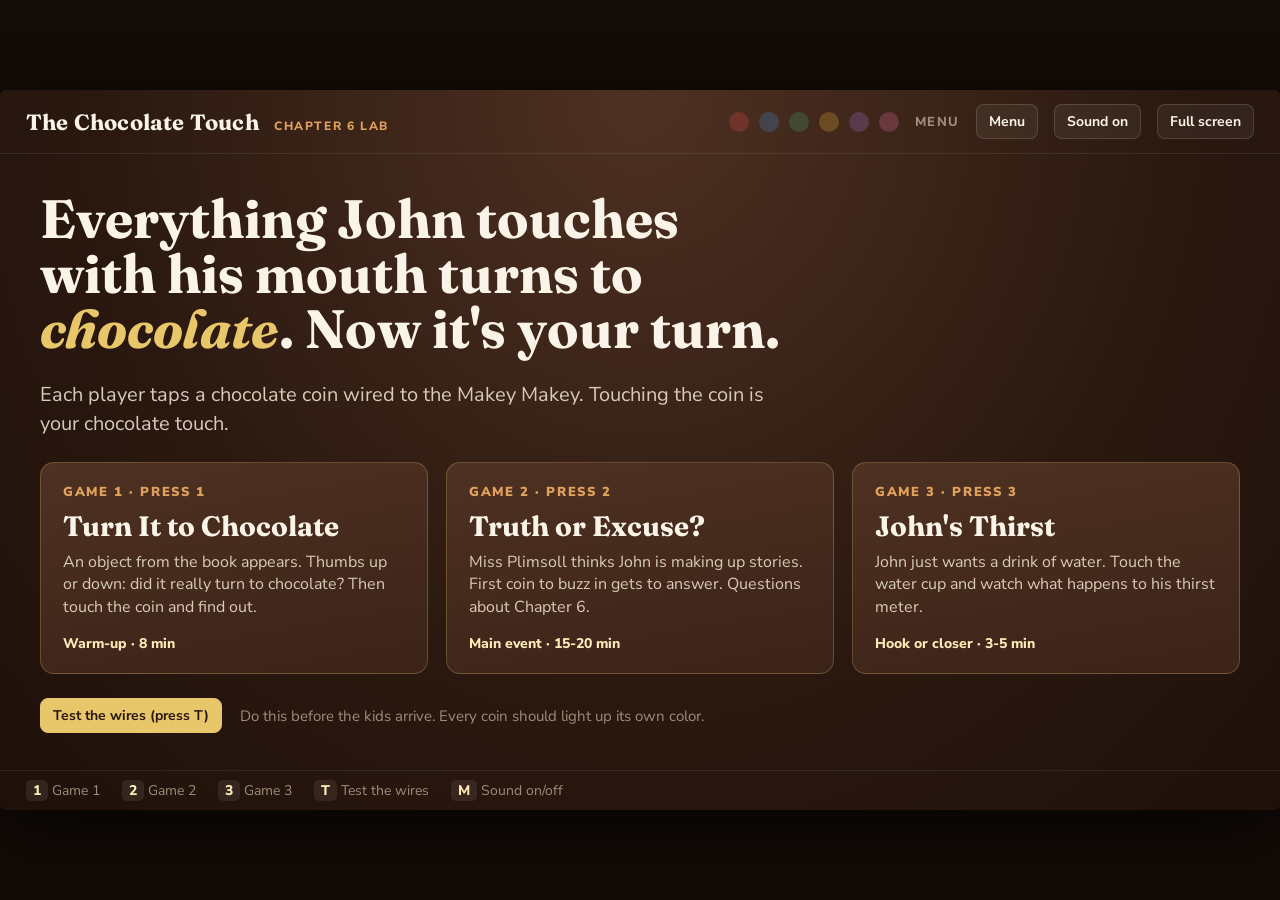
==== ch6-makey-makey.html @ c9519a52 "Chocolate Touch classroom pages for the smart screen Co-Authored-By: Claude Opus 5.5 (1M context) <n" ====
<!doctype html>
<html lang="en">
<head>
<meta charset="utf-8">
<meta name="viewport" content="width=device-width, initial-scale=1, viewport-fit=cover">
<title>Chocolate Touch Lab</title>
<link rel="preconnect" href="https://fonts.googleapis.com">
<link rel="preconnect" href="https://fonts.gstatic.com" crossorigin>
<link rel="stylesheet" href="https://fonts.googleapis.com/css2?family=Fraunces:opsz,wght@9..144,400..800&family=Nunito+Sans:wght@400;700;800;900&display=swap">
<style>
  /* Layout: one fixed 1280x720 stage scaled to the screen (it gets cast), menu + three games + wire test as swappable screens.
     Single dark "candy shop at night" look on purpose: it projects well. */
  :root{
    --cocoa:#2A1810; --cocoa2:#3B2318; --cocoa3:#4E3122; --milk:#7A4A2E; --choc:#5A3420;
    --cream:#FAF4E8; --muted:#D8CBB8; --dust:#A08B78; --amber:#E0A15C; --butter:#FFE9B8;
    --foil:#E8C66A; --water:#7CC4EA; --good:#5CC08A; --bad:#E5604D;
    --p0:#E5484D; --p1:#3E8EDE; --p2:#3BA676; --p3:#E8B23A; --p4:#A274E0; --p5:#E86FA8;
    --serif:Fraunces,Georgia,"Times New Roman",serif;
    --sans:"Nunito Sans",-apple-system,BlinkMacSystemFont,Helvetica,Arial,sans-serif;
    color-scheme:dark;
  }
  *{box-sizing:border-box}
  [hidden]{display:none!important}
  .noanim, .noanim *{transition:none!important;animation:none!important}
  html,body{height:100%}
  body{margin:0;background:#120b07;color:var(--cream);font-family:var(--sans);overflow:hidden}
  button{font:inherit;color:inherit;cursor:pointer}
  button:focus-visible,input:focus-visible{outline:3px solid var(--foil);outline-offset:2px}

  #viewport{position:fixed;inset:0;overflow:hidden}
  #stage{width:1280px;height:720px;position:absolute;left:0;top:0;transform-origin:0 0;overflow:hidden;
         background:radial-gradient(ellipse at 50% 0%, var(--cocoa3) 0%, var(--cocoa) 60%, #1E110A 100%);
         border-radius:6px;box-shadow:0 24px 70px rgba(0,0,0,.6);display:flex;flex-direction:column}

  /* top bar */
  .bar{display:flex;align-items:center;gap:16px;padding:14px 26px;border-bottom:1px solid rgba(250,244,232,.08)}
  .brand{font-family:var(--serif);font-weight:700;font-size:22px;letter-spacing:.2px}
  .brand small{font-family:var(--sans);font-weight:800;font-size:12px;letter-spacing:1.6px;text-transform:uppercase;color:var(--amber);margin-left:10px}
  .bar .spacer{flex:1}
  .mode-name{font-weight:800;font-size:13px;letter-spacing:1.6px;text-transform:uppercase;color:var(--dust)}
  .tbtn{background:rgba(250,244,232,.06);border:1px solid rgba(250,244,232,.14);border-radius:8px;padding:7px 12px;font-size:14px;font-weight:700}
  .tbtn:hover{background:rgba(250,244,232,.12)}
  .tbtn.primary{background:var(--foil);color:var(--cocoa);border-color:var(--foil)}

  main{flex:1;position:relative}
  .screen{position:absolute;inset:0;display:none;padding:26px 40px}
  .screen.on{display:flex}

  .keys{padding:10px 26px;font-size:14px;color:var(--dust);border-top:1px solid rgba(250,244,232,.08);display:flex;gap:22px;flex-wrap:wrap}
  .keys b{color:var(--butter);background:rgba(250,244,232,.08);border-radius:5px;padding:1px 7px;font-weight:800}

  /* pad lights (shared) */
  .pads{display:flex;gap:10px}
  .pad{width:20px;height:20px;border-radius:50%;background:var(--pc);opacity:.25;transition:opacity .15s, transform .15s}
  .pad.hit{opacity:1;transform:scale(1.35);box-shadow:0 0 14px var(--pc)}

  /* ---------- HOME ---------- */
  #home{flex-direction:column;gap:24px;justify-content:center}
  #home h1{font-family:var(--serif);font-size:54px;line-height:1.02;margin:0;font-weight:700;text-wrap:balance;max-width:900px}
  #home h1 em{font-style:italic;color:var(--foil)}
  #home p.lede{margin:0;font-size:20px;color:var(--muted);max-width:760px;line-height:1.45}
  .games{display:grid;grid-template-columns:repeat(3,1fr);gap:18px}
  .gcard{text-align:left;background:linear-gradient(170deg,var(--cocoa3),var(--cocoa2));border:1px solid rgba(232,198,106,.25);border-radius:14px;
         padding:20px 22px;display:flex;flex-direction:column;gap:8px;transition:transform .15s,border-color .15s}
  .gcard:hover{transform:translateY(-3px);border-color:var(--foil)}
  .gcard .num{font-weight:900;font-size:13px;letter-spacing:1.6px;text-transform:uppercase;color:var(--amber)}
  .gcard h2{font-family:var(--serif);font-size:28px;margin:0;font-weight:700}
  .gcard p{margin:0;font-size:16px;color:var(--muted);line-height:1.4}
  .gcard .when{margin-top:auto;padding-top:8px;font-size:14px;font-weight:800;color:var(--butter)}
  .home-foot{display:flex;align-items:center;gap:18px}
  .home-foot .hint{font-size:15px;color:var(--dust)}

  /* ---------- WIRE TEST ---------- */
  #wire{flex-direction:column;gap:18px}
  #wire h2{font-family:var(--serif);font-size:36px;margin:0}
  .wire-grid{display:grid;grid-template-columns:repeat(3,1fr);gap:14px}
  .slot{background:var(--cocoa2);border:2px solid rgba(250,244,232,.1);border-radius:14px;padding:14px 16px;display:flex;flex-direction:column;gap:8px;transition:background .15s,border-color .15s,transform .15s}
  .slot.hit{border-color:var(--pc);background:color-mix(in srgb,var(--pc) 30%,var(--cocoa2));transform:scale(1.03)}
  .slot .top{display:flex;align-items:center;gap:10px}
  .slot .coin{width:34px;height:34px;border-radius:50%;background:var(--pc);box-shadow:inset 0 -3px 0 rgba(0,0,0,.25);flex:none}
  .slot .key{font-weight:900;font-size:15px;letter-spacing:.5px;color:var(--butter)}
  .slot .count{margin-left:auto;font-size:13px;color:var(--dust);font-variant-numeric:tabular-nums}
  .slot input{width:100%;background:rgba(0,0,0,.25);border:1px solid rgba(250,244,232,.15);border-radius:8px;padding:8px 10px;color:var(--cream);font:700 18px var(--sans)}
  .slot input::placeholder{color:var(--dust)}
  .wire-help{display:grid;grid-template-columns:repeat(3,1fr);gap:18px;font-size:15px;line-height:1.45;color:var(--muted)}
  .wire-help h3{margin:0 0 4px;font-size:13px;letter-spacing:1.4px;text-transform:uppercase;color:var(--amber)}
  .wire-help p{margin:0}

  /* ---------- GAME 1: TURN IT TO CHOCOLATE ---------- */
  #g1{gap:40px;align-items:center}
  .g1-left{width:520px;height:100%;display:flex;flex-direction:column;align-items:center;justify-content:center;position:relative}
  .objwrap{position:relative;width:340px;height:340px;display:flex;align-items:center;justify-content:center}
  .obj{font-size:230px;line-height:1;transition:filter 1.1s ease, transform .4s;filter:drop-shadow(0 12px 20px rgba(0,0,0,.45));user-select:none}
  .objwrap.melt .obj{filter:sepia(1) saturate(2.4) hue-rotate(-14deg) brightness(.5) contrast(1.25) drop-shadow(0 12px 20px rgba(0,0,0,.45));transform:scaleY(.94) translateY(8px)}
  .drips{position:absolute;left:90px;right:90px;top:225px;height:0;display:flex;justify-content:space-around;pointer-events:none}
  .drip{width:18px;height:0;background:linear-gradient(var(--milk),var(--choc));border-radius:0 0 9px 9px;transition:height 1.4s cubic-bezier(.3,.6,.4,1)}
  .objwrap.melt .drip{height:var(--h)}
  .puddle{position:absolute;bottom:-34px;left:50%;width:0;height:0;transform:translateX(-50%);border-radius:50%;
          background:radial-gradient(ellipse at 50% 40%, var(--milk), var(--choc) 70%);transition:width 1.2s .5s, height 1.2s .5s}
  .objwrap.melt .puddle{width:360px;height:54px}
  .objwrap.nope .obj{animation:shake .6s}
  @keyframes shake{0%,100%{transform:rotate(0)}20%{transform:rotate(-12deg)}40%{transform:rotate(10deg)}60%{transform:rotate(-7deg)}80%{transform:rotate(4deg)}}
  .stamp{position:absolute;top:30px;right:-10px;transform:rotate(12deg) scale(.4);opacity:0;font-family:var(--serif);font-weight:800;font-size:40px;
         padding:6px 18px;border:5px solid currentColor;border-radius:12px;transition:transform .35s cubic-bezier(.2,1.6,.4,1),opacity .2s;background:rgba(42,24,16,.85)}
  .stamp.show{opacity:1;transform:rotate(12deg) scale(1)}
  .stamp.yes{color:var(--foil)}
  .stamp.no{color:var(--water)}
  .g1-right{flex:1;display:flex;flex-direction:column;gap:16px;justify-content:center;min-width:0}
  .chip{align-self:flex-start;font-weight:900;font-size:13px;letter-spacing:1.6px;text-transform:uppercase;color:var(--cocoa);background:var(--amber);border-radius:999px;padding:5px 12px}
  .g1-right h2{font-family:var(--serif);font-size:52px;line-height:1.02;margin:0;font-weight:700;text-wrap:balance}
  .ask{font-size:24px;line-height:1.4;color:var(--muted);margin:0}
  .ask b{color:var(--butter)}
  .result{background:rgba(0,0,0,.22);border-left:6px solid var(--foil);border-radius:4px 12px 12px 4px;padding:16px 20px;display:flex;flex-direction:column;gap:8px}
  .result.no{border-left-color:var(--water)}
  .result q{font-family:var(--serif);font-style:italic;font-size:26px;line-height:1.3;quotes:"\201C" "\201D"}
  .result .note{font-size:19px;color:var(--muted);line-height:1.4}
  .dots{display:flex;gap:8px;margin-top:6px}
  .dot{width:14px;height:14px;border-radius:50%;background:rgba(250,244,232,.15)}
  .dot.yes{background:var(--milk);box-shadow:inset 0 0 0 2px var(--amber)}
  .dot.no{background:transparent;box-shadow:inset 0 0 0 2px var(--water)}
  .dot.cur{outline:2px solid var(--cream);outline-offset:2px}
  .navrow{display:flex;gap:10px}

  /* ---------- GAME 2: TRUTH OR EXCUSE ---------- */
  #g2{flex-direction:column;gap:18px}
  .q-head{display:flex;align-items:center;gap:12px}
  .q-count{font-weight:800;font-size:15px;color:var(--dust);font-variant-numeric:tabular-nums}
  .chip.think{background:var(--water)}
  .qtext{font-family:var(--serif);font-size:42px;line-height:1.15;font-weight:600;margin:0;text-wrap:balance;max-width:1100px;min-height:150px}
  .buzzbox{border-radius:16px;padding:18px 24px;display:flex;align-items:center;gap:20px;min-height:110px;background:rgba(0,0,0,.22);border:2px dashed rgba(250,244,232,.18);transition:background .2s,border-color .2s}
  .buzzbox.locked{border-style:solid;border-color:var(--pc);background:color-mix(in srgb,var(--pc) 28%,transparent)}
  .buzzbox .big{font-family:var(--serif);font-size:44px;font-weight:800}
  .buzzbox .sub{font-size:18px;color:var(--muted)}
  .buzzbox .coin{width:66px;height:66px;border-radius:50%;background:var(--pc);box-shadow:inset 0 -5px 0 rgba(0,0,0,.25),0 0 30px var(--pc);flex:none}
  .buzzbox.locked .coin{animation:pop .5s}
  @keyframes pop{0%{transform:scale(.3)}70%{transform:scale(1.2)}100%{transform:scale(1)}}
  .scores{display:flex;gap:12px;flex-wrap:wrap;margin-top:auto}
  .score{flex:1;min-width:150px;background:var(--cocoa2);border-radius:12px;padding:10px 14px;border-top:5px solid var(--pc);display:flex;flex-direction:column;gap:4px;transition:opacity .2s,transform .2s}
  .score.out{opacity:.35}
  .score.lit{transform:translateY(-6px);box-shadow:0 8px 24px color-mix(in srgb,var(--pc) 50%,transparent)}
  .score .nm{font-weight:900;font-size:18px;white-space:nowrap;overflow:hidden;text-overflow:ellipsis}
  .score .pts{display:flex;align-items:center;gap:8px;font-size:15px;color:var(--muted);font-variant-numeric:tabular-nums}
  .score .pts .n{font-family:var(--serif);font-size:30px;font-weight:800;color:var(--foil)}
  .guide{font-size:18px;line-height:1.4;color:var(--butter);background:rgba(232,198,106,.08);border:1px dashed rgba(232,198,106,.5);border-radius:10px;padding:10px 16px}
  .guide b{letter-spacing:1.2px;text-transform:uppercase;font-size:12px;color:var(--amber);margin-right:8px}
  .g2-ctrl{display:flex;gap:10px;align-items:center}

  /* ---------- GAME 3: JOHN'S THIRST ---------- */
  #g3{gap:36px;align-items:center}
  .scene{width:560px;height:100%;position:relative;display:flex;align-items:flex-end;justify-content:center;gap:20px;padding-bottom:30px}
  .john{font-size:170px;line-height:1;filter:drop-shadow(0 10px 18px rgba(0,0,0,.4));transition:transform .3s}
  .john.sip{transform:rotate(-8deg) translateY(-6px)}
  .glass{width:150px;height:220px;border:6px solid rgba(250,244,232,.75);border-top:none;border-radius:0 0 26px 26px;position:relative;overflow:hidden;background:rgba(250,244,232,.06)}
  .liquid{position:absolute;left:0;right:0;bottom:0;height:0;background:var(--water);transition:height .8s ease, background-color .9s ease}
  .liquid::before{content:"";position:absolute;left:-10%;right:-10%;top:-8px;height:16px;border-radius:50%;background:inherit;filter:brightness(1.15)}
  .glass.full .liquid{height:82%}
  .glass.choc .liquid{background:var(--milk)}
  .bubble{position:absolute;top:24px;left:10px;right:10px;background:var(--cream);color:var(--cocoa);border-radius:18px;padding:16px 20px;font-family:var(--serif);font-size:24px;line-height:1.3;font-style:italic;
          opacity:0;transform:translateY(10px);transition:opacity .3s,transform .3s}
  .bubble.show{opacity:1;transform:none}
  .bubble::after{content:"";position:absolute;bottom:-16px;left:110px;border:10px solid transparent;border-top:16px solid var(--cream)}
  .g3-right{flex:1;display:flex;flex-direction:column;gap:18px;justify-content:center;min-width:0}
  .g3-right h2{font-family:var(--serif);font-size:46px;line-height:1.05;margin:0;text-wrap:balance}
  .g3-right p{margin:0;font-size:22px;color:var(--muted);line-height:1.4}
  .meter{position:relative;height:56px;border-radius:14px;background:rgba(0,0,0,.3);overflow:hidden;border:2px solid rgba(250,244,232,.15)}
  .meter .fill{position:absolute;inset:0 auto 0 0;width:30%;background:linear-gradient(90deg,var(--amber),var(--bad));transition:width .9s cubic-bezier(.3,1.4,.5,1)}
  .meter .lbl{position:absolute;inset:0;display:flex;align-items:center;padding:0 18px;font-weight:900;font-size:20px;letter-spacing:1.4px;text-transform:uppercase;text-shadow:0 1px 3px rgba(0,0,0,.6)}
  .scale3{display:flex;justify-content:space-between;font-size:14px;font-weight:800;color:var(--dust);letter-spacing:.6px;text-transform:uppercase}
  .tally{font-size:20px;color:var(--butter);font-weight:800;font-variant-numeric:tabular-nums}
  .overlay{position:absolute;inset:0;background:rgba(30,17,10,.94);display:flex;flex-direction:column;align-items:center;justify-content:center;gap:22px;text-align:center;padding:40px 90px}
  .overlay h2{font-family:var(--serif);font-size:58px;margin:0;color:var(--foil);text-wrap:balance;line-height:1.05}
  .overlay .tt{font-size:30px;line-height:1.35;max-width:900px;text-wrap:balance}
  .overlay .frame{font-family:var(--serif);font-style:italic;font-size:30px;color:var(--butter);background:rgba(250,244,232,.06);border-radius:12px;padding:14px 26px}
  .overlay .sig{font-size:20px;color:var(--muted)}

  /* shown when the page loses keyboard focus, since Makey Makey presses go nowhere until it's clicked */
  #focusNag{position:fixed;inset:0;z-index:10;background:rgba(18,11,7,.82);display:flex;align-items:center;justify-content:center;cursor:pointer}
  #focusNag div{background:var(--foil);color:var(--cocoa);font:900 28px var(--sans);padding:22px 34px;border-radius:16px;text-align:center;max-width:80vw}
  @media (prefers-reduced-motion:reduce){*{transition-duration:.01s!important;animation-duration:.01s!important}}
</style>
</head>
<body>
<div id="viewport"><div id="stage">

  <header class="bar">
    <div class="brand">The Chocolate Touch <small>Chapter 6 Lab</small></div>
    <div class="spacer"></div>
    <div class="pads" id="barPads" aria-label="Coin lights"></div>
    <div class="mode-name" id="modeName">Menu</div>
    <button class="tbtn" id="btnHome" type="button">Menu</button>
    <button class="tbtn" id="btnSound" type="button">Sound on</button>
    <button class="tbtn" id="btnFull" type="button">Full screen</button>
  </header>

  <main>
    <!-- HOME -->
    <section class="screen on" id="home">
      <h1>Everything John touches with his mouth turns to <em>chocolate</em>. Now it's your turn.</h1>
      <p class="lede">Each player taps a chocolate coin wired to the Makey Makey. Touching the coin is your chocolate touch.</p>
      <div class="games">
        <button class="gcard" type="button" data-go="g1">
          <span class="num">Game 1 · press 1</span>
          <h2>Turn It to Chocolate</h2>
          <p>An object from the book appears. Thumbs up or down: did it really turn to chocolate? Then touch the coin and find out.</p>
          <span class="when">Warm-up · 8 min</span>
        </button>
        <button class="gcard" type="button" data-go="g2">
          <span class="num">Game 2 · press 2</span>
          <h2>Truth or Excuse?</h2>
          <p>Miss Plimsoll thinks John is making up stories. First coin to buzz in gets to answer. Questions about Chapter 6.</p>
          <span class="when">Main event · 15-20 min</span>
        </button>
        <button class="gcard" type="button" data-go="g3">
          <span class="num">Game 3 · press 3</span>
          <h2>John's Thirst</h2>
          <p>John just wants a drink of water. Touch the water cup and watch what happens to his thirst meter.</p>
          <span class="when">Hook or closer · 3-5 min</span>
        </button>
      </div>
      <div class="home-foot">
        <button class="tbtn primary" type="button" data-go="wire">Test the wires (press T)</button>
        <span class="hint">Do this before the kids arrive. Every coin should light up its own color.</span>
      </div>
    </section>

    <!-- WIRE TEST -->
    <section class="screen" id="wire">
      <h2>Test the wires</h2>
      <div class="wire-grid" id="wireGrid"></div>
      <div class="wire-help">
        <div><h3>Coins</h3><p>Clip one alligator clip to each foil coin. Players 1-5 use the front: Up, Down, Left, Right, Space. Player 6 needs a jumper wire in the W hole on the back.</p></div>
        <div><h3>Earth</h3><p>Clip Earth to a strip of foil taped to the table. Everyone keeps one hand flat on the foil and taps their coin with the other hand.</p></div>
        <div><h3>Names</h3><p>Type each player's name. Clear a name to turn that coin off for the quiz. Names are saved on this computer.</p></div>
      </div>
    </section>

    <!-- GAME 1 -->
    <section class="screen" id="g1">
      <div class="g1-left">
        <div class="objwrap" id="g1wrap">
          <div class="obj" id="g1obj"></div>
          <div class="drips"><div class="drip" style="--h:70px"></div><div class="drip" style="--h:120px"></div><div class="drip" style="--h:52px"></div><div class="drip" style="--h:96px"></div><div class="drip" style="--h:64px"></div></div>
          <div class="puddle"></div>
          <div class="stamp" id="g1stamp"></div>
        </div>
      </div>
      <div class="g1-right">
        <span class="chip" id="g1ch"></span>
        <h2 id="g1name"></h2>
        <p class="ask" id="g1ask">Thumbs up if it turned to chocolate. Thumbs down if it didn't. <b>Then touch the coin.</b></p>
        <div class="result" id="g1res" hidden><q id="g1quote"></q><div class="note" id="g1note"></div></div>
        <div class="dots" id="g1dots"></div>
        <div class="navrow">
          <button class="tbtn" type="button" id="g1prev">Back</button>
          <button class="tbtn primary" type="button" id="g1next">Next object (Enter)</button>
        </div>
      </div>
    </section>

    <!-- GAME 2 -->
    <section class="screen" id="g2">
      <div class="q-head">
        <span class="chip" id="g2type"></span>
        <span class="q-count" id="g2count"></span>
      </div>
      <p class="qtext" id="g2q"></p>
      <div class="buzzbox" id="g2box">
        <div class="coin" id="g2coin" hidden></div>
        <div><div class="big" id="g2big"></div><div class="sub" id="g2sub"></div></div>
      </div>
      <div class="guide" id="g2guide" hidden><b>Answer guide</b><span id="g2ans"></span></div>
      <div class="g2-ctrl">
        <button class="tbtn" type="button" id="g2yes">Correct (Y)</button>
        <button class="tbtn" type="button" id="g2no">Try again (N)</button>
        <button class="tbtn" type="button" id="g2rev">Answer guide (R)</button>
        <button class="tbtn primary" type="button" id="g2next">Next question (Enter)</button>
        <span style="flex:1"></span>
        <button class="tbtn" type="button" id="g2reset">Reset scores</button>
      </div>
      <div class="scores" id="g2scores"></div>
    </section>

    <!-- GAME 3 -->
    <section class="screen" id="g3">
      <div class="scene">
        <div class="bubble" id="g3bubble"></div>
        <div class="john" id="g3john" aria-hidden="true">&#x1F466;</div>
        <div class="glass" id="g3glass"><div class="liquid"></div></div>
      </div>
      <div class="g3-right">
        <h2>John just wants a drink of cold water.</h2>
        <p>Touch the water cup to give him a drink. Watch the meter.</p>
        <div class="meter"><div class="fill" id="g3fill"></div><div class="lbl" id="g3lbl">Thirst</div></div>
        <div class="scale3"><span>A little thirsty</span><span>So thirsty</span><span>Terribly thirsty</span></div>
        <div class="tally" id="g3tally">Drinks tried: 0 · Drinks of water he got: 0</div>
        <div class="navrow"><button class="tbtn" type="button" id="g3reset">Start over</button></div>
      </div>
      <div class="overlay" id="g3over" hidden>
        <h2>John is terribly thirsty.</h2>
        <div class="tt">Turn and talk: is the chocolate touch still a gift?</div>
        <div class="frame">"I think it is a ______ because ______."</div>
        <div class="sig">Thumbs up = gift · Thumbs down = curse · Press Enter to start over</div>
      </div>
    </section>
  </main>

  <footer class="keys" id="keys"></footer>
</div></div>
<div id="focusNag" hidden><div>Click anywhere so the coins work</div></div>

<script>
(() => {
  /* ---------- stage scaling ---------- */
  const stage = document.getElementById('stage');
  function fit(){
    const s = Math.min(innerWidth/1280, innerHeight/720);
    stage.style.transform = `translate(${(innerWidth-1280*s)/2}px,${(innerHeight-720*s)/2}px) scale(${s})`;
  }
  addEventListener('resize', fit); fit();

  /* ---------- players / keys ---------- */
  const KEYS = [
    {code:'ArrowUp',    label:'Up arrow'},
    {code:'ArrowDown',  label:'Down arrow'},
    {code:'ArrowLeft',  label:'Left arrow'},
    {code:'ArrowRight', label:'Right arrow'},
    {code:'Space',      label:'Space'},
    {code:'KeyW',       label:'W (back pins)'},
  ];
  const COLORS = ['var(--p0)','var(--p1)','var(--p2)','var(--p3)','var(--p4)','var(--p5)'];
  const store = {
    get(k){ try { return JSON.parse(localStorage.getItem(k)); } catch(e){ return null; } },
    set(k,v){ try { localStorage.setItem(k, JSON.stringify(v)); } catch(e){} }
  };
  const savedNames = store.get('ct6-names');
  const players = KEYS.map((k,i) => ({
    name: (savedNames && typeof savedNames[i] === 'string') ? savedNames[i] : 'Player ' + (i+1),
    color: COLORS[i], score: 0, hits: 0
  }));
  const active = i => players[i].name.trim() !== '';
  const saveNames = () => store.set('ct6-names', players.map(p => p.name));

  /* ---------- sound ---------- */
  let ctx = null, muted = false;
  function audio(){
    if (!ctx) { try { ctx = new (window.AudioContext||window.webkitAudioContext)(); } catch(e){ return null; } }
    if (ctx.state === 'suspended') ctx.resume();
    return ctx;
  }
  function tone(freq, dur, type='sine', vol=.2, when=0, slideTo=null){
    if (muted) return; const a = audio(); if (!a) return;
    const t = a.currentTime + when, o = a.createOscillator(), g = a.createGain();
    o.type = type; o.frequency.setValueAtTime(freq, t);
    if (slideTo) o.frequency.exponentialRampToValueAtTime(slideTo, t+dur);
    g.gain.setValueAtTime(0.0001, t); g.gain.exponentialRampToValueAtTime(vol, t+.015);
    g.gain.exponentialRampToValueAtTime(0.0001, t+dur);
    o.connect(g).connect(a.destination); o.start(t); o.stop(t+dur+.05);
  }
  const PITCH = [523, 587, 659, 784, 880, 988];
  const sfx = {
    player: i => { tone(PITCH[i], .18, 'square', .09); tone(PITCH[i]*2, .12, 'sine', .08, .05); },
    buzz:   i => { tone(PITCH[i]/2, .35, 'square', .12); tone(PITCH[i], .35, 'sawtooth', .05); },
    melt:   () => { tone(660, 1.1, 'sine', .22, 0, 110); tone(990, .9, 'triangle', .08, .05, 160); },
    nope:   () => { tone(300, .14, 'triangle', .25, 0, 480); tone(480, .14, 'triangle', .25, .14, 260); tone(260, .2, 'triangle', .2, .28, 200); },
    right:  () => [523,659,784,1047].forEach((f,k) => tone(f, .22, 'triangle', .18, k*.09)),
    wrong:  () => tone(150, .4, 'sawtooth', .12, 0, 110),
    pour:   () => { for (let k=0;k<6;k++) tone(700+Math.random()*500, .08, 'sine', .07, k*.09); },
    gulp:   () => tone(420, .5, 'sine', .2, 0, 90),
  };

  /* ---------- screens ---------- */
  const MODES = {
    home:{name:'Menu', keys:[['1','Game 1'],['2','Game 2'],['3','Game 3'],['T','Test the wires'],['M','Sound on/off']]},
    wire:{name:'Wire test', keys:[['Touch a coin','it lights up'],['Esc','Menu']]},
    g1:{name:'Game 1 · Turn It to Chocolate', keys:[['Any coin','touch the chocolate'],['Enter','Next object'],['Backspace','Back'],['Esc','Menu']]},
    g2:{name:'Game 2 · Truth or Excuse?', keys:[['Coin','buzz in'],['Y','Correct'],['N','Try again'],['R','Answer guide'],['Enter','Next question'],['Esc','Menu']]},
    g3:{name:"Game 3 · John's Thirst", keys:[['Any coin or the water cup','give John a drink'],['Enter','Start over'],['Esc','Menu']]},
  };
  let mode = 'home';
  function go(m){
    mode = m;
    document.querySelectorAll('.screen').forEach(s => s.classList.toggle('on', s.id === m));
    document.getElementById('modeName').textContent = MODES[m].name;
    document.getElementById('keys').innerHTML = MODES[m].keys.map(([k,v]) => `<span><b>${k}</b> ${v}</span>`).join('');
    if (m === 'wire') renderWire();
    if (m === 'g1') renderG1();
    if (m === 'g2') renderG2();
    if (m === 'g3') renderG3();
    document.activeElement && document.activeElement.blur && document.activeElement.blur();
  }
  document.querySelectorAll('[data-go]').forEach(b => b.addEventListener('click', () => { audio(); go(b.dataset.go); }));
  document.getElementById('btnHome').onclick = () => go('home');
  const btnSound = document.getElementById('btnSound');
  function toggleMute(){ muted = !muted; btnSound.textContent = muted ? 'Sound off' : 'Sound on'; }
  btnSound.onclick = () => { audio(); toggleMute(); };
  document.getElementById('btnFull').onclick = () => {
    const d = document;
    if (d.fullscreenElement) d.exitFullscreen().catch(()=>{});
    else d.documentElement.requestFullscreen?.().catch(()=>{});
  };

  /* bar lights */
  const barPads = document.getElementById('barPads');
  barPads.innerHTML = players.map((p,i) => `<div class="pad" style="--pc:${p.color}" data-i="${i}" title="${KEYS[i].label}"></div>`).join('');
  function flashBar(i){
    const el = barPads.children[i]; el.classList.add('hit');
    clearTimeout(el._t); el._t = setTimeout(() => el.classList.remove('hit'), 260);
  }

  /* ---------- WIRE TEST ---------- */
  const wireGrid = document.getElementById('wireGrid');
  function renderWire(){
    wireGrid.innerHTML = players.map((p,i) => `
      <div class="slot" style="--pc:${p.color}" data-i="${i}">
        <div class="top"><div class="coin"></div><span class="key">Player ${i+1} · ${KEYS[i].label}</span><span class="count" data-c>${p.hits ? p.hits + (p.hits===1?' tap':' taps') : 'not tapped yet'}</span></div>
        <input id="name${i}" type="text" maxlength="14" placeholder="(off)" value="${p.name.replace(/"/g,'&quot;')}" aria-label="Player ${i+1} name">
      </div>`).join('');
    wireGrid.querySelectorAll('input').forEach((inp,i) => inp.addEventListener('input', () => { players[i].name = inp.value; saveNames(); }));
  }
  function wireHit(i){
    players[i].hits++;
    const slot = wireGrid.children[i]; if (!slot) return;
    slot.querySelector('[data-c]').textContent = players[i].hits + (players[i].hits===1?' tap':' taps');
    slot.classList.add('hit'); clearTimeout(slot._t); slot._t = setTimeout(() => slot.classList.remove('hit'), 300);
  }

  /* ---------- GAME 1 ---------- */
  const OBJECTS = [
    {e:'\u{1FAA5}', name:"John's toothpaste", ch:'Chapter 3', yes:true,
     q:'It squeezed out like thick, creamy chocolate.', n:'This is the very first thing that changed.'},
    {e:'\u{1F9C3}', name:"John's orange juice", ch:'Chapter 3', yes:true,
     q:'Chocolate juice.', n:'John drank the whole glass without being told.'},
    {e:'\u{1F34A}', name:"Mary's orange juice", ch:'Chapter 3', yes:false,
     q:'It tasted like orange to her.', n:'The magic only works for John. Mary tasted hers and it was still orange juice.'},
    {e:'\u{1F373}', name:'Bacon and egg', ch:'Chapter 3', yes:true,
     q:'Chocolate white and chocolate yolk.', n:'Then the toast, the butter, and the marmalade turned too.'},
    {e:'\u{1F9E4}', name:"John's glove", ch:'Chapter 4', yes:true,
     q:'It was like chewing leather made of chocolate.', n:'Uh oh. What will his mother say about the gloves?'},
    {e:'\u{1FA99}', name:"Susan's silver dollar", ch:'Chapter 5', yes:true,
     q:'He sadly handed back a crescent.', n:'Susan gave John a whole coin and got back half. That is why she is so angry in Chapter 6.'},
    {e:'\u{1F6B0}', name:'The water fountain', ch:'Chapter 5', yes:true,
     q:'Ice-cold chocolate water, thin and sweet.', n:'John is getting thirstier and thirstier.'},
    {e:'✏️', name:"John's pencil", ch:'Chapters 5-6', yes:true,
     q:'Changing it into a chocolate pencil before John’s very eyes.', n:'This time the whole pencil changed, not just the part in his mouth. The magic is getting stronger.'},
    {e:'\u{1FAA2}', name:"Susan's skipping rope", ch:'Chapter 6', yes:false,
     q:'Just you give me that skipping rope, and I’ll prove it.', n:'Not yet! The bell rang before John could bite it.'},
    {e:'\u{1F4DD}', name:'The new pencil from Miss Plimsoll', ch:'Chapter 6', yes:false,
     q:'Be a good boy, and try not to lose it.', n:'Not yet. Do you think it will stay a pencil?'},
    {e:'\u{1F382}', name:"Susan's birthday cake", ch:'Chapter 6', yes:false,
     q:'The one who does it the most times gets the first slice of my birthday cake.', n:'Susan only talked about it. John never got near it.'},
    {e:'\u{1F466}', name:'John himself', ch:'Chapter 6', yes:false,
     q:'Maybe I’ll turn to chocolate myself.', n:'Not yet. John is scared it could happen. What do you predict?'},
  ];
  let g1i = 0, g1done = new Array(OBJECTS.length).fill(false), g1busy = false;
  const $ = id => document.getElementById(id);
  function renderG1(){
    const o = OBJECTS[g1i], wrap = $('g1wrap');
    wrap.classList.add('noanim');
    wrap.classList.remove('melt','nope');
    void wrap.offsetWidth;
    wrap.classList.remove('noanim');
    $('g1obj').textContent = o.e;
    $('g1name').textContent = o.name;
    $('g1ch').textContent = o.ch;
    $('g1ask').hidden = g1done[g1i];
    $('g1stamp').className = 'stamp';
    $('g1res').hidden = true;
    if (g1done[g1i]) showG1Result(false);
    $('g1dots').innerHTML = OBJECTS.map((x,k) => `<span class="dot ${g1done[k] ? (x.yes?'yes':'no') : ''} ${k===g1i?'cur':''}"></span>`).join('');
    $('g1next').textContent = g1i === OBJECTS.length-1 ? 'Start over (Enter)' : 'Next object (Enter)';
  }
  function showG1Result(animate){
    const o = OBJECTS[g1i], wrap = $('g1wrap'), st = $('g1stamp');
    wrap.classList.add(o.yes ? 'melt' : 'nope');
    if (!animate) { wrap.classList.add('noanim'); wrap.classList.remove('nope'); void wrap.offsetWidth; wrap.classList.remove('noanim'); }
    st.textContent = o.yes ? 'CHOCOLATE!' : 'NOT CHOCOLATE';
    st.className = 'stamp show ' + (o.yes ? 'yes' : 'no');
    $('g1quote').textContent = o.q;
    $('g1note').textContent = o.n;
    $('g1res').className = 'result' + (o.yes ? '' : ' no');
    $('g1res').hidden = false;
    $('g1ask').hidden = true;
  }
  function g1Touch(){
    if (g1done[g1i] || g1busy) return;
    const o = OBJECTS[g1i];
    g1done[g1i] = true; g1busy = true;
    if (o.yes) {
      sfx.melt(); $('g1wrap').classList.add('melt');
      setTimeout(() => { showG1Result(true); g1busy = false; renderDots(); }, 900);
    } else {
      sfx.nope(); showG1Result(true); g1busy = false; renderDots();
    }
  }
  function renderDots(){
    $('g1dots').innerHTML = OBJECTS.map((x,k) => `<span class="dot ${g1done[k] ? (x.yes?'yes':'no') : ''} ${k===g1i?'cur':''}"></span>`).join('');
  }
  function g1Next(){
    if (g1busy) return;
    if (g1i === OBJECTS.length-1) { g1i = 0; g1done.fill(false); }
    else g1i++;
    renderG1();
  }
  function g1Prev(){ if (g1busy || g1i === 0) return; g1i--; renderG1(); }
  $('g1next').onclick = g1Next; $('g1prev').onclick = g1Prev;

  /* ---------- GAME 2 ---------- */
  const QUESTIONS = [
    {t:'find', q:'Miss Plimsoll says John is making up "silly stories." What does John show her to prove he is telling the truth?',
     a:'The pointed stick of chocolate. It used to be his pencil.'},
    {t:'find', q:'Besides the pencil, what else does John tell Miss Plimsoll turned to chocolate?',
     a:'His gloves, and the water from the water fountain (and the water upstairs).'},
    {t:'think', q:'Miss Plimsoll "suddenly looked pale" and goes to talk to the nurse. What do you think she is thinking?',
     a:'Any reasonable inference: she is worried John is sick, or she is starting to think something really is wrong. Ask: what clue made you think that?'},
    {t:'find', q:'Why does Miss Plimsoll keep the chocolate pencil in her desk drawer?',
     a:'"We don’t allow anyone to eat candy in class." She will keep it until school is out.'},
    {t:'think', q:'John thinks skipping rope is silly. So why does he offer to skip with Susan?',
     a:'He feels sorry for spoiling her silver dollar. The book says he was willing to make a sacrifice.'},
    {t:'find', q:'How does Susan show John she is still mad at him?',
     a:'She ignores him, raises her eyebrows, shuts her eyes, sticks out her tongue, and whispers and laughs with Betty and Ellen.'},
    {t:'find', q:'John says the magic is getting worse. What is his evidence?',
     a:'At first only the part in his mouth turned to chocolate. Now the whole pencil changed after one nibble.'},
    {t:'think', q:'Susan says if the magic were real, John would be glad. Why does she say that? Is she right?',
     a:'Because all John ever likes eating is chocolate. Most kids should say no: he is thirsty, in trouble, and sad. Ask for evidence.'},
    {t:'find', q:'How does John want to prove the magic to Susan? Why doesn’t it happen?',
     a:'He wants to bite her skipping rope. The bell rings before he can.'},
    {t:'find', q:'At the end of the chapter John is worried about a lot of things. Name two.',
     a:'His mother being cross about the gloves, his messed-up arithmetic test, Susan being angry, and being terribly thirsty.'},
    {t:'think', q:'Susan saw her silver dollar turn to chocolate in Chapter 5. So why does she say "I don’t believe one word"?',
     a:'Any reasonable idea: she is still mad, she doesn’t want to look silly in front of her friends, or it seems impossible. Push for "because."'},
    {t:'think', q:'Big question: is John lucky or unlucky right now? Give one reason from Chapter 6.',
     a:'Either answer is fine with a reason. Unlucky: thirsty, in trouble, lost his friend. Lucky is harder to argue now. Ask who changed their answer since Chapter 3.'},
  ];
  let g2i = 0, g2phase = 'open', g2who = -1, g2out = new Set(), g2reveal = false;
  function renderG2(){
    const Q = QUESTIONS[g2i];
    const chip = $('g2type');
    chip.textContent = Q.t === 'find' ? 'Find it in the book' : 'Think about it';
    chip.className = 'chip' + (Q.t === 'think' ? ' think' : '');
    $('g2count').textContent = `Question ${g2i+1} of ${QUESTIONS.length}`;
    $('g2q').textContent = Q.q;
    $('g2ans').textContent = Q.a;
    $('g2guide').hidden = !g2reveal;
    const box = $('g2box'), coin = $('g2coin');
    box.classList.toggle('locked', g2phase !== 'open' && g2who >= 0);
    coin.hidden = !(g2who >= 0 && g2phase !== 'open');
    if (g2who >= 0) box.style.setProperty('--pc', players[g2who].color);
    if (g2phase === 'open') {
      $('g2big').textContent = g2out.size ? 'Anyone else? Buzzers open.' : 'Buzzers open!';
      $('g2sub').textContent = 'Think first. Then touch your coin to answer.';
    } else if (g2phase === 'locked') {
      $('g2big').textContent = players[g2who].name + ' buzzed in!';
      $('g2sub').textContent = 'Say your answer out loud.';
    } else if (g2who >= 0) {
      $('g2big').textContent = players[g2who].name + ' got it!';
      $('g2sub').textContent = 'Press Enter for the next question.';
    } else {
      $('g2big').textContent = 'Nobody got that one.';
      $('g2sub').textContent = 'Let’s look at the answer together.';
    }
    $('g2scores').innerHTML = players.map((p,i) => !active(i) ? '' : `
      <div class="score ${g2out.has(i)?'out':''} ${g2who===i && g2phase!=='open'?'lit':''}" style="--pc:${p.color}">
        <div class="nm">${p.name.replace(/</g,'&lt;')}</div>
        <div class="pts"><span class="n">${p.score}</span> coin${p.score===1?'':'s'}</div>
      </div>`).join('');
  }
  function g2Buzz(i){
    if (!active(i) || g2phase !== 'open' || g2out.has(i)) return;
    g2phase = 'locked'; g2who = i; sfx.buzz(i); renderG2();
  }
  function g2Yes(){ if (g2phase !== 'locked') return; players[g2who].score++; g2phase = 'scored'; sfx.right(); renderG2(); }
  function g2No(){
    if (g2phase !== 'locked') return;
    g2out.add(g2who); sfx.wrong();
    const left = players.some((p,i) => active(i) && !g2out.has(i));
    if (left) { g2phase = 'open'; g2who = -1; }
    else { g2phase = 'scored'; g2who = -1; g2reveal = true; }
    renderG2();
  }
  function g2Next(){
    g2i = (g2i + 1) % QUESTIONS.length;
    g2phase = 'open'; g2who = -1; g2out.clear(); g2reveal = false; renderG2();
  }
  function g2Rev(){ g2reveal = !g2reveal; renderG2(); }
  $('g2yes').onclick = g2Yes; $('g2no').onclick = g2No; $('g2next').onclick = g2Next; $('g2rev').onclick = g2Rev;
  $('g2reset').onclick = () => { players.forEach(p => p.score = 0); renderG2(); };

  /* ---------- GAME 3 ---------- */
  const LINES = [
    'I would like a drink of cold water.',
    'It turned into ice-cold chocolate water, thin and sweet.',
    'I’m getting so thirsty.',
    'He swallowed nothing but sweet chocolate.',
    'His mouth was getting stickier, and sweeter, and drier by the minute.',
    'I think it’s getting worse.',
  ];
  const START = 30, STEP = 14;
  let thirst = START, drinks = 0, g3busy = false, g3timers = [];
  function renderG3(){
    $('g3fill').style.width = Math.min(thirst,100) + '%';
    $('g3lbl').textContent = thirst >= 100 ? 'Terribly thirsty!' : thirst >= 66 ? 'So thirsty' : 'Thirst';
    $('g3tally').textContent = `Drinks tried: ${drinks} · Drinks of water he got: 0`;
    $('g3over').hidden = thirst < 100 || g3busy;
  }
  function g3Drink(){
    if (g3busy || thirst >= 100) return;
    g3busy = true; drinks++;
    const glass = $('g3glass'), bub = $('g3bubble'), john = $('g3john');
    bub.classList.remove('show');
    sfx.pour(); glass.classList.add('full');
    const T = (fn, ms) => g3timers.push(setTimeout(fn, ms));
    T(() => { john.classList.add('sip'); glass.classList.add('choc'); sfx.melt(); }, 700);
    T(() => {
      sfx.gulp();
      bub.textContent = '“' + LINES[(drinks-1) % LINES.length] + '”';
      bub.classList.add('show');
      thirst = Math.min(100, thirst + STEP);
      renderG3();
    }, 1300);
    T(() => { john.classList.remove('sip'); glass.classList.remove('full'); }, 1900);
    T(() => { glass.classList.remove('choc'); g3busy = false; renderG3(); }, 2600);
  }
  function g3Reset(){
    g3timers.forEach(clearTimeout); g3timers = [];
    thirst = START; drinks = 0; g3busy = false;
    $('g3glass').className = 'glass'; $('g3bubble').classList.remove('show'); $('g3john').classList.remove('sip');
    renderG3();
  }
  $('g3reset').onclick = g3Reset;

  /* ---------- input ---------- */
  const lastHit = new Array(KEYS.length).fill(0);
  function onPad(i){
    flashBar(i);
    if (mode === 'wire') { sfx.player(i); wireHit(i); }
    else if (mode === 'home') sfx.player(i);
    else if (mode === 'g1') g1Touch();
    else if (mode === 'g2') g2Buzz(i);
    else if (mode === 'g3') g3Drink();
  }
  addEventListener('keydown', e => {
    if (e.target.matches && e.target.matches('input, textarea')) {
      if (e.key === 'Escape') e.target.blur();
      return;
    }
    audio();
    const i = KEYS.findIndex(k => k.code === e.code);
    if (i >= 0) {
      e.preventDefault();
      if (e.repeat) return;
      const now = performance.now();
      if (now - lastHit[i] < 250) return;   // foil coins can "chatter"; ignore double taps
      lastHit[i] = now;
      onPad(i);
      return;
    }
    const k = e.key.toLowerCase();
    if (k === 'escape') return go('home');
    if (k === 'm') return toggleMute();
    if (mode === 'home') {
      if (k === '1') go('g1'); else if (k === '2') go('g2'); else if (k === '3') go('g3'); else if (k === 't') go('wire');
      return;
    }
    if (mode === 'g1') { if (k === 'enter') { e.preventDefault(); g1Next(); } else if (k === 'backspace') { e.preventDefault(); g1Prev(); } }
    if (mode === 'g2') {
      if (k === 'y') g2Yes(); else if (k === 'n') g2No(); else if (k === 'r') g2Rev();
      else if (k === 'enter') { e.preventDefault(); g2Next(); }
    }
    if (mode === 'g3' && k === 'enter') { e.preventDefault(); g3Reset(); }
  });

  // a clicked button keeps focus, so Enter/Space would press it again; drop focus after every click
  document.addEventListener('click', e => { const b = e.target.closest && e.target.closest('button'); if (b) b.blur(); });

  // test hook: lets an automated check drive the page without a keyboard
  window.__ct6 = { go, onPad, g2Yes, g2No, g2Rev, g2Next, g1Next, state: () => ({mode, g1i, g2phase, g2who, thirst}) };

  const nag = document.getElementById('focusNag');
  const checkFocus = () => { nag.hidden = document.hasFocus(); };
  addEventListener('blur', checkFocus); addEventListener('focus', checkFocus);
  nag.addEventListener('click', () => { nag.hidden = true; audio(); });
  setTimeout(checkFocus, 300);

  go('home');
})();
</script>
</body>
</html>
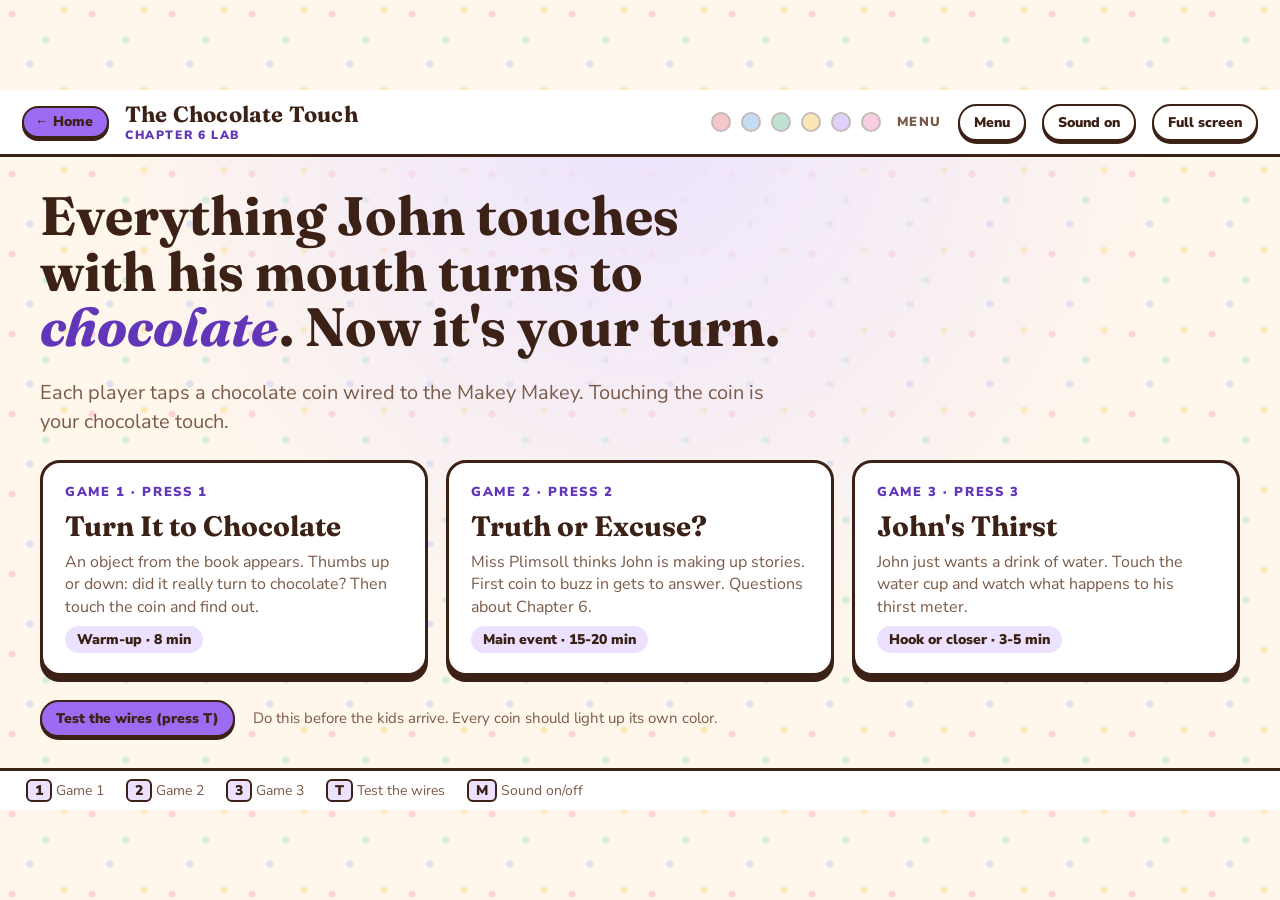
==== commit 9d1d5a3e: "Restyle Recap, Test Station and Lab with Candy Shop theme Co-Authored-By: Claude Opus 5.5 <noreply@a" ====
--- a/ch6-makey-makey.html
+++ b/ch6-makey-makey.html
@@ -7,91 +7,95 @@
 <link rel="preconnect" href="https://fonts.googleapis.com">
 <link rel="preconnect" href="https://fonts.gstatic.com" crossorigin>
 <link rel="stylesheet" href="https://fonts.googleapis.com/css2?family=Fraunces:opsz,wght@9..144,400..800&family=Nunito+Sans:wght@400;700;800;900&display=swap">
+<link rel="stylesheet" href="candy.css">
 <style>
   /* Layout: one fixed 1280x720 stage scaled to the screen (it gets cast), menu + three games + wire test as swappable screens.
-     Single dark "candy shop at night" look on purpose: it projects well. */
+     Candy Shop theme (candy.css) with a grape wrapper: bright and light, readable from the back of the room. */
   :root{
-    --cocoa:#2A1810; --cocoa2:#3B2318; --cocoa3:#4E3122; --milk:#7A4A2E; --choc:#5A3420;
-    --cream:#FAF4E8; --muted:#D8CBB8; --dust:#A08B78; --amber:#E0A15C; --butter:#FFE9B8;
-    --foil:#E8C66A; --water:#7CC4EA; --good:#5CC08A; --bad:#E5604D;
-    --p0:#E5484D; --p1:#3E8EDE; --p2:#3BA676; --p3:#E8B23A; --p4:#A274E0; --p5:#E86FA8;
-    --serif:Fraunces,Georgia,"Times New Roman",serif;
-    --sans:"Nunito Sans",-apple-system,BlinkMacSystemFont,Helvetica,Arial,sans-serif;
-    color-scheme:dark;
+    --water:#5FB4E5; --water-deep:#1F6FA8;
+    /* player coin colors, bright on cream */
+    --p0:#E5484D; --p1:#3E8EDE; --p2:#2FA36F; --p3:#F2B01E; --p4:#9B6BF2; --p5:#EC5FA4;
   }
   *{box-sizing:border-box}
   [hidden]{display:none!important}
   .noanim, .noanim *{transition:none!important;animation:none!important}
   html,body{height:100%}
-  body{margin:0;background:#120b07;color:var(--cream);font-family:var(--sans);overflow:hidden}
+  body{margin:0;color:var(--ink);font-family:var(--sans);overflow:hidden}
   button{font:inherit;color:inherit;cursor:pointer}
-  button:focus-visible,input:focus-visible{outline:3px solid var(--foil);outline-offset:2px}
+  button:focus-visible,input:focus-visible{outline:3px solid var(--accent-deep);outline-offset:2px}
 
   #viewport{position:fixed;inset:0;overflow:hidden}
   #stage{width:1280px;height:720px;position:absolute;left:0;top:0;transform-origin:0 0;overflow:hidden;
-         background:radial-gradient(ellipse at 50% 0%, var(--cocoa3) 0%, var(--cocoa) 60%, #1E110A 100%);
-         border-radius:6px;box-shadow:0 24px 70px rgba(0,0,0,.6);display:flex;flex-direction:column}
+         background:radial-gradient(ellipse at 50% 0%, var(--accent-soft) 0%, rgba(236,226,255,0) 60%);
+         display:flex;flex-direction:column}
 
   /* top bar */
-  .bar{display:flex;align-items:center;gap:16px;padding:14px 26px;border-bottom:1px solid rgba(250,244,232,.08)}
-  .brand{font-family:var(--serif);font-weight:700;font-size:22px;letter-spacing:.2px}
-  .brand small{font-family:var(--sans);font-weight:800;font-size:12px;letter-spacing:1.6px;text-transform:uppercase;color:var(--amber);margin-left:10px}
+  .bar{display:flex;align-items:center;gap:16px;padding:12px 22px;background:var(--card);border-bottom:3px solid var(--ink)}
+  .bar .home-pill{position:static;font-size:14px;padding:7px 14px 7px 11px;border-width:2px;box-shadow:0 3px 0 var(--ink);background:var(--accent)}
+  .bar .home-pill:hover{box-shadow:0 4px 0 var(--ink)}
+  .bar>*{flex:none;white-space:nowrap}
+  .brand{font-family:var(--serif);font-weight:700;font-size:22px;letter-spacing:.2px;line-height:1.1}
+  .brand small{display:block;font-family:var(--sans);font-weight:900;font-size:12px;letter-spacing:1.6px;text-transform:uppercase;color:var(--accent-deep);margin-top:3px}
   .bar .spacer{flex:1}
-  .mode-name{font-weight:800;font-size:13px;letter-spacing:1.6px;text-transform:uppercase;color:var(--dust)}
-  .tbtn{background:rgba(250,244,232,.06);border:1px solid rgba(250,244,232,.14);border-radius:8px;padding:7px 12px;font-size:14px;font-weight:700}
-  .tbtn:hover{background:rgba(250,244,232,.12)}
-  .tbtn.primary{background:var(--foil);color:var(--cocoa);border-color:var(--foil)}
+  .bar .mode-name{flex:0 1 auto;white-space:normal;max-width:240px;text-align:right;line-height:1.25}
+  .mode-name{font-weight:900;font-size:13px;letter-spacing:1.6px;text-transform:uppercase;color:var(--ink-soft)}
+  .tbtn{background:var(--card);color:var(--ink);border:2px solid var(--ink);border-radius:999px;padding:7px 14px;font-size:14px;font-weight:900;box-shadow:0 3px 0 var(--ink);transition:transform .1s, box-shadow .1s, background-color .15s}
+  .tbtn:hover{background:var(--accent-soft);transform:translateY(-1px);box-shadow:0 4px 0 var(--ink)}
+  .tbtn:active{transform:translateY(2px);box-shadow:0 1px 0 var(--ink)}
+  .tbtn.primary{background:var(--accent);color:var(--ink);border-color:var(--ink)}
+  .tbtn.primary:hover{background:var(--accent)}
 
   main{flex:1;position:relative}
   .screen{position:absolute;inset:0;display:none;padding:26px 40px}
   .screen.on{display:flex}
 
-  .keys{padding:10px 26px;font-size:14px;color:var(--dust);border-top:1px solid rgba(250,244,232,.08);display:flex;gap:22px;flex-wrap:wrap}
-  .keys b{color:var(--butter);background:rgba(250,244,232,.08);border-radius:5px;padding:1px 7px;font-weight:800}
+  .keys{padding:10px 26px;font-size:14px;color:var(--ink-soft);background:var(--card);border-top:3px solid var(--ink);display:flex;gap:22px;flex-wrap:wrap}
+  .keys b{color:var(--ink);background:var(--accent-soft);border:2px solid var(--ink);border-radius:6px;padding:0 7px;font-weight:900}
 
   /* pad lights (shared) */
   .pads{display:flex;gap:10px}
-  .pad{width:20px;height:20px;border-radius:50%;background:var(--pc);opacity:.25;transition:opacity .15s, transform .15s}
+  .pad{width:20px;height:20px;border-radius:50%;background:var(--pc);border:2px solid var(--ink);opacity:.3;transition:opacity .15s, transform .15s}
   .pad.hit{opacity:1;transform:scale(1.35);box-shadow:0 0 14px var(--pc)}
 
   /* ---------- HOME ---------- */
   #home{flex-direction:column;gap:24px;justify-content:center}
   #home h1{font-family:var(--serif);font-size:54px;line-height:1.02;margin:0;font-weight:700;text-wrap:balance;max-width:900px}
-  #home h1 em{font-style:italic;color:var(--foil)}
-  #home p.lede{margin:0;font-size:20px;color:var(--muted);max-width:760px;line-height:1.45}
+  #home h1 em{font-style:italic;color:var(--accent-deep)}
+  #home p.lede{margin:0;font-size:20px;color:var(--ink-soft);max-width:760px;line-height:1.45}
   .games{display:grid;grid-template-columns:repeat(3,1fr);gap:18px}
-  .gcard{text-align:left;background:linear-gradient(170deg,var(--cocoa3),var(--cocoa2));border:1px solid rgba(232,198,106,.25);border-radius:14px;
-         padding:20px 22px;display:flex;flex-direction:column;gap:8px;transition:transform .15s,border-color .15s}
-  .gcard:hover{transform:translateY(-3px);border-color:var(--foil)}
-  .gcard .num{font-weight:900;font-size:13px;letter-spacing:1.6px;text-transform:uppercase;color:var(--amber)}
+  .gcard{text-align:left;background:var(--card);border:var(--stroke);border-radius:var(--radius);box-shadow:var(--pop);
+         padding:20px 22px;display:flex;flex-direction:column;gap:8px;transition:transform .15s, box-shadow .15s, background-color .15s}
+  .gcard:hover{transform:translateY(-3px);box-shadow:0 9px 0 var(--ink);background:#FDFBFF}
+  .gcard:active{transform:translateY(4px);box-shadow:0 2px 0 var(--ink)}
+  .gcard .num{font-weight:900;font-size:13px;letter-spacing:1.6px;text-transform:uppercase;color:var(--accent-deep)}
   .gcard h2{font-family:var(--serif);font-size:28px;margin:0;font-weight:700}
-  .gcard p{margin:0;font-size:16px;color:var(--muted);line-height:1.4}
-  .gcard .when{margin-top:auto;padding-top:8px;font-size:14px;font-weight:800;color:var(--butter)}
+  .gcard p{margin:0;font-size:16px;color:var(--ink-soft);line-height:1.4}
+  .gcard .when{margin-top:auto;align-self:flex-start;font-size:14px;font-weight:900;color:var(--ink);background:var(--accent-soft);border-radius:999px;padding:4px 12px}
   .home-foot{display:flex;align-items:center;gap:18px}
-  .home-foot .hint{font-size:15px;color:var(--dust)}
+  .home-foot .hint{font-size:15px;color:var(--ink-soft)}
 
   /* ---------- WIRE TEST ---------- */
   #wire{flex-direction:column;gap:18px}
   #wire h2{font-family:var(--serif);font-size:36px;margin:0}
   .wire-grid{display:grid;grid-template-columns:repeat(3,1fr);gap:14px}
-  .slot{background:var(--cocoa2);border:2px solid rgba(250,244,232,.1);border-radius:14px;padding:14px 16px;display:flex;flex-direction:column;gap:8px;transition:background .15s,border-color .15s,transform .15s}
-  .slot.hit{border-color:var(--pc);background:color-mix(in srgb,var(--pc) 30%,var(--cocoa2));transform:scale(1.03)}
+  .slot{background:var(--card);border:3px solid var(--ink);box-shadow:var(--pop-sm);border-radius:16px;padding:14px 16px;display:flex;flex-direction:column;gap:8px;transition:background .15s,border-color .15s,transform .15s}
+  .slot.hit{border-color:var(--pc);background:color-mix(in srgb,var(--pc) 22%,#fff);transform:scale(1.03)}
   .slot .top{display:flex;align-items:center;gap:10px}
-  .slot .coin{width:34px;height:34px;border-radius:50%;background:var(--pc);box-shadow:inset 0 -3px 0 rgba(0,0,0,.25);flex:none}
-  .slot .key{font-weight:900;font-size:15px;letter-spacing:.5px;color:var(--butter)}
-  .slot .count{margin-left:auto;font-size:13px;color:var(--dust);font-variant-numeric:tabular-nums}
-  .slot input{width:100%;background:rgba(0,0,0,.25);border:1px solid rgba(250,244,232,.15);border-radius:8px;padding:8px 10px;color:var(--cream);font:700 18px var(--sans)}
-  .slot input::placeholder{color:var(--dust)}
-  .wire-help{display:grid;grid-template-columns:repeat(3,1fr);gap:18px;font-size:15px;line-height:1.45;color:var(--muted)}
-  .wire-help h3{margin:0 0 4px;font-size:13px;letter-spacing:1.4px;text-transform:uppercase;color:var(--amber)}
+  .slot .coin{width:34px;height:34px;border-radius:50%;background:var(--pc);border:3px solid var(--ink);box-shadow:inset 0 -3px 0 rgba(0,0,0,.2);flex:none}
+  .slot .key{font-weight:900;font-size:15px;letter-spacing:.5px;color:var(--ink)}
+  .slot .count{margin-left:auto;font-size:13px;color:var(--ink-soft);font-variant-numeric:tabular-nums}
+  .slot input{width:100%;background:var(--paper);border:2px solid var(--line);border-radius:10px;padding:8px 10px;color:var(--ink);font:800 18px var(--sans)}
+  .slot input::placeholder{color:var(--ink-soft)}
+  .wire-help{display:grid;grid-template-columns:repeat(3,1fr);gap:18px;font-size:15px;line-height:1.45;color:var(--ink-soft)}
+  .wire-help h3{margin:0 0 4px;font-size:13px;letter-spacing:1.4px;text-transform:uppercase;color:var(--accent-deep)}
   .wire-help p{margin:0}
 
   /* ---------- GAME 1: TURN IT TO CHOCOLATE ---------- */
   #g1{gap:40px;align-items:center}
   .g1-left{width:520px;height:100%;display:flex;flex-direction:column;align-items:center;justify-content:center;position:relative}
   .objwrap{position:relative;width:340px;height:340px;display:flex;align-items:center;justify-content:center}
-  .obj{font-size:230px;line-height:1;transition:filter 1.1s ease, transform .4s;filter:drop-shadow(0 12px 20px rgba(0,0,0,.45));user-select:none}
-  .objwrap.melt .obj{filter:sepia(1) saturate(2.4) hue-rotate(-14deg) brightness(.5) contrast(1.25) drop-shadow(0 12px 20px rgba(0,0,0,.45));transform:scaleY(.94) translateY(8px)}
+  .obj{font-size:230px;line-height:1;transition:filter 1.1s ease, transform .4s;filter:drop-shadow(0 12px 14px rgba(59,33,22,.25));user-select:none}
+  .objwrap.melt .obj{filter:sepia(1) saturate(2.4) hue-rotate(-14deg) brightness(.5) contrast(1.25) drop-shadow(0 12px 14px rgba(59,33,22,.3));transform:scaleY(.94) translateY(8px)}
   .drips{position:absolute;left:90px;right:90px;top:225px;height:0;display:flex;justify-content:space-around;pointer-events:none}
   .drip{width:18px;height:0;background:linear-gradient(var(--milk),var(--choc));border-radius:0 0 9px 9px;transition:height 1.4s cubic-bezier(.3,.6,.4,1)}
   .objwrap.melt .drip{height:var(--h)}
@@ -101,88 +105,89 @@
   .objwrap.nope .obj{animation:shake .6s}
   @keyframes shake{0%,100%{transform:rotate(0)}20%{transform:rotate(-12deg)}40%{transform:rotate(10deg)}60%{transform:rotate(-7deg)}80%{transform:rotate(4deg)}}
   .stamp{position:absolute;top:30px;right:-10px;transform:rotate(12deg) scale(.4);opacity:0;font-family:var(--serif);font-weight:800;font-size:40px;
-         padding:6px 18px;border:5px solid currentColor;border-radius:12px;transition:transform .35s cubic-bezier(.2,1.6,.4,1),opacity .2s;background:rgba(42,24,16,.85)}
+         padding:6px 18px;border:5px solid currentColor;border-radius:14px;transition:transform .35s cubic-bezier(.2,1.6,.4,1),opacity .2s;background:#fff;box-shadow:0 5px 0 currentColor}
   .stamp.show{opacity:1;transform:rotate(12deg) scale(1)}
-  .stamp.yes{color:var(--foil)}
-  .stamp.no{color:var(--water)}
+  .stamp.yes{color:var(--choc)}
+  .stamp.no{color:var(--water-deep)}
   .g1-right{flex:1;display:flex;flex-direction:column;gap:16px;justify-content:center;min-width:0}
-  .chip{align-self:flex-start;font-weight:900;font-size:13px;letter-spacing:1.6px;text-transform:uppercase;color:var(--cocoa);background:var(--amber);border-radius:999px;padding:5px 12px}
+  .chip{align-self:flex-start;font-weight:900;font-size:13px;letter-spacing:1.6px;text-transform:uppercase;color:var(--ink);background:var(--accent);border:2px solid var(--ink);border-radius:999px;padding:4px 12px}
   .g1-right h2{font-family:var(--serif);font-size:52px;line-height:1.02;margin:0;font-weight:700;text-wrap:balance}
-  .ask{font-size:24px;line-height:1.4;color:var(--muted);margin:0}
-  .ask b{color:var(--butter)}
-  .result{background:rgba(0,0,0,.22);border-left:6px solid var(--foil);border-radius:4px 12px 12px 4px;padding:16px 20px;display:flex;flex-direction:column;gap:8px}
+  .ask{font-size:24px;line-height:1.4;color:var(--ink-soft);margin:0}
+  .ask b{color:var(--ink)}
+  .result{background:var(--card);border:3px solid var(--ink);border-left:10px solid var(--choc);box-shadow:var(--pop-sm);border-radius:14px;padding:16px 20px;display:flex;flex-direction:column;gap:8px}
   .result.no{border-left-color:var(--water)}
   .result q{font-family:var(--serif);font-style:italic;font-size:26px;line-height:1.3;quotes:"\201C" "\201D"}
-  .result .note{font-size:19px;color:var(--muted);line-height:1.4}
+  .result .note{font-size:19px;color:var(--ink-soft);line-height:1.4}
   .dots{display:flex;gap:8px;margin-top:6px}
-  .dot{width:14px;height:14px;border-radius:50%;background:rgba(250,244,232,.15)}
-  .dot.yes{background:var(--milk);box-shadow:inset 0 0 0 2px var(--amber)}
-  .dot.no{background:transparent;box-shadow:inset 0 0 0 2px var(--water)}
-  .dot.cur{outline:2px solid var(--cream);outline-offset:2px}
+  .dot{width:14px;height:14px;border-radius:50%;background:rgba(59,33,22,.15)}
+  .dot.yes{background:var(--milk);box-shadow:inset 0 0 0 2px var(--choc)}
+  .dot.no{background:transparent;box-shadow:inset 0 0 0 2px var(--water-deep)}
+  .dot.cur{outline:2px solid var(--ink);outline-offset:2px}
   .navrow{display:flex;gap:10px}
 
   /* ---------- GAME 2: TRUTH OR EXCUSE ---------- */
   #g2{flex-direction:column;gap:18px}
   .q-head{display:flex;align-items:center;gap:12px}
-  .q-count{font-weight:800;font-size:15px;color:var(--dust);font-variant-numeric:tabular-nums}
-  .chip.think{background:var(--water)}
+  .q-count{font-weight:900;font-size:15px;color:var(--ink-soft);font-variant-numeric:tabular-nums}
+  .chip.think{background:var(--blueberry-soft)}
   .qtext{font-family:var(--serif);font-size:42px;line-height:1.15;font-weight:600;margin:0;text-wrap:balance;max-width:1100px;min-height:150px}
-  .buzzbox{border-radius:16px;padding:18px 24px;display:flex;align-items:center;gap:20px;min-height:110px;background:rgba(0,0,0,.22);border:2px dashed rgba(250,244,232,.18);transition:background .2s,border-color .2s}
-  .buzzbox.locked{border-style:solid;border-color:var(--pc);background:color-mix(in srgb,var(--pc) 28%,transparent)}
+  .buzzbox{border-radius:18px;padding:18px 24px;display:flex;align-items:center;gap:20px;min-height:110px;background:rgba(255,255,255,.7);border:3px dashed #C9B49C;transition:background .2s,border-color .2s}
+  .buzzbox.locked{border-style:solid;border-color:var(--pc);background:color-mix(in srgb,var(--pc) 20%,#fff);box-shadow:0 5px 0 var(--pc)}
   .buzzbox .big{font-family:var(--serif);font-size:44px;font-weight:800}
-  .buzzbox .sub{font-size:18px;color:var(--muted)}
-  .buzzbox .coin{width:66px;height:66px;border-radius:50%;background:var(--pc);box-shadow:inset 0 -5px 0 rgba(0,0,0,.25),0 0 30px var(--pc);flex:none}
+  .buzzbox .sub{font-size:18px;color:var(--ink-soft)}
+  .buzzbox .coin{width:66px;height:66px;border-radius:50%;background:var(--pc);border:3px solid var(--ink);box-shadow:inset 0 -5px 0 rgba(0,0,0,.2),0 0 26px var(--pc);flex:none}
   .buzzbox.locked .coin{animation:pop .5s}
   @keyframes pop{0%{transform:scale(.3)}70%{transform:scale(1.2)}100%{transform:scale(1)}}
   .scores{display:flex;gap:12px;flex-wrap:wrap;margin-top:auto}
-  .score{flex:1;min-width:150px;background:var(--cocoa2);border-radius:12px;padding:10px 14px;border-top:5px solid var(--pc);display:flex;flex-direction:column;gap:4px;transition:opacity .2s,transform .2s}
+  .score{flex:1;min-width:150px;background:var(--card);border:3px solid var(--ink);border-top:8px solid var(--pc);box-shadow:var(--pop-sm);border-radius:14px;padding:10px 14px;display:flex;flex-direction:column;gap:4px;transition:opacity .2s,transform .2s}
   .score.out{opacity:.35}
-  .score.lit{transform:translateY(-6px);box-shadow:0 8px 24px color-mix(in srgb,var(--pc) 50%,transparent)}
+  .score.lit{transform:translateY(-6px);box-shadow:0 4px 0 var(--ink),0 10px 24px color-mix(in srgb,var(--pc) 55%,transparent)}
   .score .nm{font-weight:900;font-size:18px;white-space:nowrap;overflow:hidden;text-overflow:ellipsis}
-  .score .pts{display:flex;align-items:center;gap:8px;font-size:15px;color:var(--muted);font-variant-numeric:tabular-nums}
-  .score .pts .n{font-family:var(--serif);font-size:30px;font-weight:800;color:var(--foil)}
-  .guide{font-size:18px;line-height:1.4;color:var(--butter);background:rgba(232,198,106,.08);border:1px dashed rgba(232,198,106,.5);border-radius:10px;padding:10px 16px}
-  .guide b{letter-spacing:1.2px;text-transform:uppercase;font-size:12px;color:var(--amber);margin-right:8px}
+  .score .pts{display:flex;align-items:center;gap:8px;font-size:15px;color:var(--ink-soft);font-variant-numeric:tabular-nums}
+  .score .pts .n{font-family:var(--serif);font-size:30px;font-weight:800;color:var(--accent-deep)}
+  .guide{font-size:18px;line-height:1.4;color:var(--ink);background:var(--lemon-soft);border:2px dashed var(--lemon-deep);border-radius:12px;padding:10px 16px}
+  .guide b{letter-spacing:1.2px;text-transform:uppercase;font-size:12px;color:var(--lemon-deep);margin-right:8px}
   .g2-ctrl{display:flex;gap:10px;align-items:center}
 
   /* ---------- GAME 3: JOHN'S THIRST ---------- */
   #g3{gap:36px;align-items:center}
   .scene{width:560px;height:100%;position:relative;display:flex;align-items:flex-end;justify-content:center;gap:20px;padding-bottom:30px}
-  .john{font-size:170px;line-height:1;filter:drop-shadow(0 10px 18px rgba(0,0,0,.4));transition:transform .3s}
+  .john{font-size:170px;line-height:1;filter:drop-shadow(0 10px 12px rgba(59,33,22,.25));transition:transform .3s}
   .john.sip{transform:rotate(-8deg) translateY(-6px)}
-  .glass{width:150px;height:220px;border:6px solid rgba(250,244,232,.75);border-top:none;border-radius:0 0 26px 26px;position:relative;overflow:hidden;background:rgba(250,244,232,.06)}
+  .glass{width:150px;height:220px;border:6px solid var(--ink);border-top:none;border-radius:0 0 26px 26px;position:relative;overflow:hidden;background:rgba(255,255,255,.75)}
   .liquid{position:absolute;left:0;right:0;bottom:0;height:0;background:var(--water);transition:height .8s ease, background-color .9s ease}
   .liquid::before{content:"";position:absolute;left:-10%;right:-10%;top:-8px;height:16px;border-radius:50%;background:inherit;filter:brightness(1.15)}
   .glass.full .liquid{height:82%}
   .glass.choc .liquid{background:var(--milk)}
-  .bubble{position:absolute;top:24px;left:10px;right:10px;background:var(--cream);color:var(--cocoa);border-radius:18px;padding:16px 20px;font-family:var(--serif);font-size:24px;line-height:1.3;font-style:italic;
+  .bubble{position:absolute;top:24px;left:10px;right:10px;background:var(--card);color:var(--ink);border:3px solid var(--ink);box-shadow:var(--pop-sm);border-radius:20px;padding:16px 20px;font-family:var(--serif);font-size:24px;line-height:1.3;font-style:italic;
           opacity:0;transform:translateY(10px);transition:opacity .3s,transform .3s}
   .bubble.show{opacity:1;transform:none}
-  .bubble::after{content:"";position:absolute;bottom:-16px;left:110px;border:10px solid transparent;border-top:16px solid var(--cream)}
+  .bubble::after{content:"";position:absolute;bottom:-19px;left:110px;border:10px solid transparent;border-top:16px solid var(--ink)}
   .g3-right{flex:1;display:flex;flex-direction:column;gap:18px;justify-content:center;min-width:0}
   .g3-right h2{font-family:var(--serif);font-size:46px;line-height:1.05;margin:0;text-wrap:balance}
-  .g3-right p{margin:0;font-size:22px;color:var(--muted);line-height:1.4}
-  .meter{position:relative;height:56px;border-radius:14px;background:rgba(0,0,0,.3);overflow:hidden;border:2px solid rgba(250,244,232,.15)}
-  .meter .fill{position:absolute;inset:0 auto 0 0;width:30%;background:linear-gradient(90deg,var(--amber),var(--bad));transition:width .9s cubic-bezier(.3,1.4,.5,1)}
-  .meter .lbl{position:absolute;inset:0;display:flex;align-items:center;padding:0 18px;font-weight:900;font-size:20px;letter-spacing:1.4px;text-transform:uppercase;text-shadow:0 1px 3px rgba(0,0,0,.6)}
-  .scale3{display:flex;justify-content:space-between;font-size:14px;font-weight:800;color:var(--dust);letter-spacing:.6px;text-transform:uppercase}
-  .tally{font-size:20px;color:var(--butter);font-weight:800;font-variant-numeric:tabular-nums}
-  .overlay{position:absolute;inset:0;background:rgba(30,17,10,.94);display:flex;flex-direction:column;align-items:center;justify-content:center;gap:22px;text-align:center;padding:40px 90px}
-  .overlay h2{font-family:var(--serif);font-size:58px;margin:0;color:var(--foil);text-wrap:balance;line-height:1.05}
-  .overlay .tt{font-size:30px;line-height:1.35;max-width:900px;text-wrap:balance}
-  .overlay .frame{font-family:var(--serif);font-style:italic;font-size:30px;color:var(--butter);background:rgba(250,244,232,.06);border-radius:12px;padding:14px 26px}
-  .overlay .sig{font-size:20px;color:var(--muted)}
+  .g3-right p{margin:0;font-size:22px;color:var(--ink-soft);line-height:1.4}
+  .meter{position:relative;height:56px;border-radius:16px;background:var(--card);overflow:hidden;border:3px solid var(--ink);box-shadow:var(--pop-sm)}
+  .meter .fill{position:absolute;inset:0 auto 0 0;width:30%;background:linear-gradient(90deg,var(--lemon),var(--orange),var(--bad));transition:width .9s cubic-bezier(.3,1.4,.5,1)}
+  .meter .lbl{position:absolute;inset:0;display:flex;align-items:center;padding:0 18px;font-weight:900;font-size:20px;letter-spacing:1.4px;text-transform:uppercase;color:var(--ink);text-shadow:0 0 6px rgba(255,255,255,.8)}
+  .scale3{display:flex;justify-content:space-between;font-size:14px;font-weight:900;color:var(--ink-soft);letter-spacing:.6px;text-transform:uppercase}
+  .tally{font-size:20px;color:var(--ink);font-weight:900;font-variant-numeric:tabular-nums}
+  .overlay{position:absolute;inset:0;background:rgba(255,247,236,.96);display:flex;flex-direction:column;align-items:center;justify-content:center;gap:22px;text-align:center;padding:40px 90px}
+  .overlay h2{font-family:var(--serif);font-size:58px;margin:0;color:var(--accent-deep);text-wrap:balance;line-height:1.05}
+  .overlay .tt{font-size:30px;line-height:1.35;max-width:900px;text-wrap:balance;font-weight:700}
+  .overlay .frame{font-family:var(--serif);font-style:italic;font-size:30px;color:var(--ink);background:var(--card);border:var(--stroke);box-shadow:var(--pop-sm);border-radius:18px;padding:14px 26px}
+  .overlay .sig{font-size:20px;color:var(--ink-soft)}
 
   /* shown when the page loses keyboard focus, since Makey Makey presses go nowhere until it's clicked */
-  #focusNag{position:fixed;inset:0;z-index:10;background:rgba(18,11,7,.82);display:flex;align-items:center;justify-content:center;cursor:pointer}
-  #focusNag div{background:var(--foil);color:var(--cocoa);font:900 28px var(--sans);padding:22px 34px;border-radius:16px;text-align:center;max-width:80vw}
+  #focusNag{position:fixed;inset:0;z-index:10;background:rgba(255,247,236,.86);display:flex;align-items:center;justify-content:center;cursor:pointer}
+  #focusNag div{background:var(--accent);color:var(--ink);font:900 28px var(--sans);padding:22px 34px;border:var(--stroke);box-shadow:var(--pop);border-radius:var(--radius);text-align:center;max-width:80vw}
   @media (prefers-reduced-motion:reduce){*{transition-duration:.01s!important;animation-duration:.01s!important}}
 </style>
 </head>
-<body>
+<body class="candy-bg theme-grape">
 <div id="viewport"><div id="stage">
 
   <header class="bar">
+    <a class="home-pill" href="index.html">← Home</a>
     <div class="brand">The Chocolate Touch <small>Chapter 6 Lab</small></div>
     <div class="spacer"></div>
     <div class="pads" id="barPads" aria-label="Coin lights"></div>
--- a/candy.css
+++ b/candy.css
@@ -0,0 +1,74 @@
+/* Candy Shop theme shared by every page.
+   Each page sets its own wrapper color with --accent / --accent-deep / --accent-soft. */
+:root{
+  --paper:#FFF7EC; --paper2:#FCEBD6; --card:#FFFFFF;
+  --ink:#3B2116; --ink-soft:#7A5A48; --line:#EBD9C3;
+  --choc:#5A3420; --milk:#8B5534; --syrup:#4A2716;
+
+  --strawberry:#FF5C7A; --strawberry-deep:#C42850; --strawberry-soft:#FFE1E7;
+  --mint:#3CCB9A;       --mint-deep:#13805C;       --mint-soft:#D9F7EC;
+  --lemon:#FFC93C;      --lemon-deep:#9A6A00;      --lemon-soft:#FFF2C9;
+  --blueberry:#4D8DF7;  --blueberry-deep:#1F56B8;  --blueberry-soft:#DDE9FF;
+  --orange:#FF8A3D;     --orange-deep:#B4520E;     --orange-soft:#FFE6D4;
+  --grape:#9B6BF2;      --grape-deep:#6236B8;      --grape-soft:#ECE2FF;
+
+  --good:#1FA971; --bad:#E5484D;
+
+  --accent:var(--strawberry); --accent-deep:var(--strawberry-deep); --accent-soft:var(--strawberry-soft);
+
+  --serif:Fraunces,Georgia,"Times New Roman",serif;
+  --sans:"Nunito Sans",-apple-system,BlinkMacSystemFont,"Segoe UI",Helvetica,Arial,sans-serif;
+
+  /* "sticker" look: thick brown outline with a solid drop shadow */
+  --stroke:3px solid var(--ink);
+  --pop:0 6px 0 var(--ink);
+  --pop-sm:0 4px 0 var(--ink);
+  --radius:20px;
+  color-scheme:light;
+}
+.theme-mint{--accent:var(--mint);--accent-deep:var(--mint-deep);--accent-soft:var(--mint-soft)}
+.theme-lemon{--accent:var(--lemon);--accent-deep:var(--lemon-deep);--accent-soft:var(--lemon-soft)}
+.theme-blueberry{--accent:var(--blueberry);--accent-deep:var(--blueberry-deep);--accent-soft:var(--blueberry-soft)}
+.theme-orange{--accent:var(--orange);--accent-deep:var(--orange-deep);--accent-soft:var(--orange-soft)}
+.theme-grape{--accent:var(--grape);--accent-deep:var(--grape-deep);--accent-soft:var(--grape-soft)}
+.theme-strawberry{--accent:var(--strawberry);--accent-deep:var(--strawberry-deep);--accent-soft:var(--strawberry-soft)}
+
+/* sprinkles on cream, used as the page background */
+.candy-bg{
+  background-color:var(--paper);
+  background-image:
+    radial-gradient(circle at 12px 14px, rgba(255,92,122,.22) 3px, transparent 4px),
+    radial-gradient(circle at 46px 40px, rgba(60,203,154,.22) 3px, transparent 4px),
+    radial-gradient(circle at 30px 64px, rgba(77,141,247,.20) 3px, transparent 4px),
+    radial-gradient(circle at 64px 10px, rgba(255,201,60,.30) 3px, transparent 4px);
+  background-size:80px 80px;
+  color:var(--ink);
+}
+
+/* "← Home" button, top-left on every page */
+.home-pill{
+  position:fixed; top:12px; left:12px; z-index:50;
+  display:inline-flex; align-items:center; gap:6px;
+  font:900 16px/1 var(--sans); color:var(--ink); text-decoration:none;
+  background:var(--card); border:var(--stroke); border-radius:999px;
+  padding:9px 16px 9px 12px; box-shadow:var(--pop-sm);
+  transition:transform .12s, box-shadow .12s;
+}
+.home-pill:hover,.home-pill:focus-visible{transform:translateY(-2px); box-shadow:0 6px 0 var(--ink); outline:none}
+.home-pill:active{transform:translateY(3px); box-shadow:0 1px 0 var(--ink)}
+@media print{ .home-pill{display:none} }
+
+/* chunky candy button */
+.candy-btn{
+  font:900 20px/1 var(--sans); color:var(--ink); cursor:pointer;
+  background:var(--accent); border:var(--stroke); border-radius:999px;
+  padding:14px 26px; box-shadow:var(--pop);
+  transition:transform .12s, box-shadow .12s;
+}
+.candy-btn:hover{transform:translateY(-2px); box-shadow:0 8px 0 var(--ink)}
+.candy-btn:active{transform:translateY(4px); box-shadow:0 2px 0 var(--ink)}
+.candy-btn.ghost{background:var(--card)}
+.candy-btn:disabled{opacity:.4; cursor:default; transform:none; box-shadow:var(--pop)}
+
+/* white card with the sticker outline */
+.candy-card{background:var(--card); border:var(--stroke); border-radius:var(--radius); box-shadow:var(--pop)}
